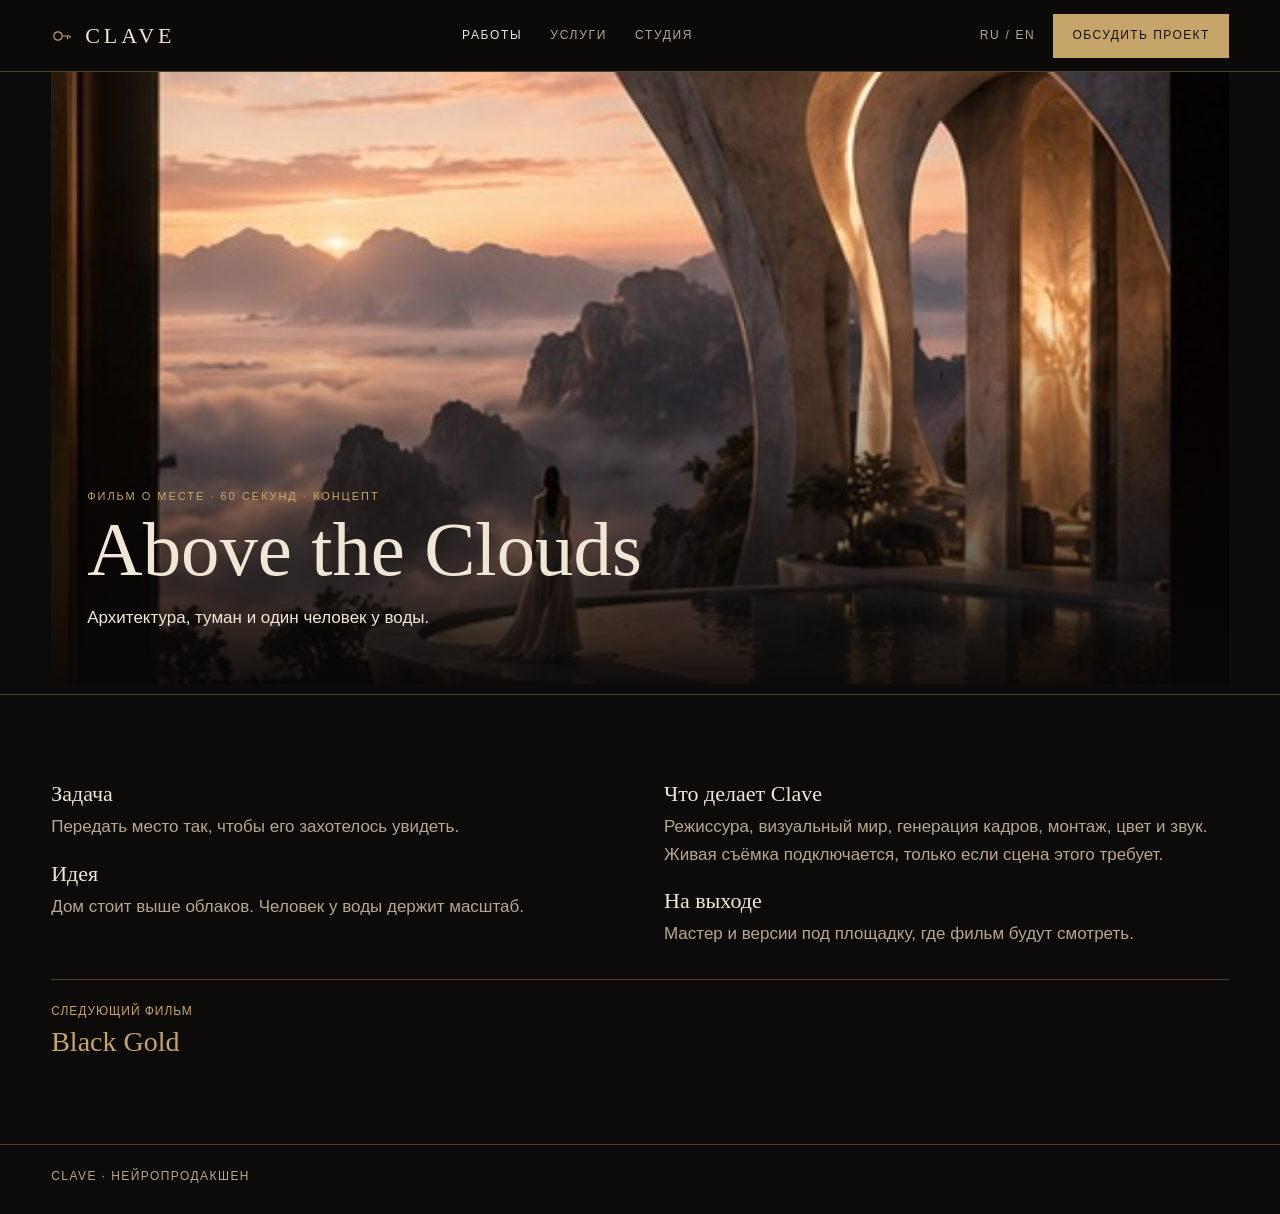
==== site/above-the-clouds.html @ cc7c15e1 "Replace the impro bot with the Clave site. The old bot files are removed from the current tree so th" ====
<!doctype html>
<html lang="ru">
<head>
<meta charset="utf-8">
<meta name="viewport" content="width=device-width, initial-scale=1">
<title>Clave — Above the Clouds</title>
<link rel="stylesheet" href="css/site.css">
</head>
<body>
<header class="top">
  <a class="brand" href="index.html" aria-label="Clave">
    <svg width="22" height="22" viewBox="0 0 22 22" aria-hidden="true"><circle cx="7" cy="11" r="4.2" fill="none" stroke="#c6a56a" stroke-width="1.2"/><path d="M11 11h8M16.5 11v3.2M19 11v2" fill="none" stroke="#c6a56a" stroke-width="1.2"/></svg>
    CLAVE
  </a>
  <nav class="nav">
    <a href="work.html" aria-current="page" data-ru="Работы" data-en="Work">Работы</a>
    <a href="services.html" data-ru="Услуги" data-en="Services">Услуги</a>
    <a href="studio.html" data-ru="Студия" data-en="Studio">Студия</a>
  </nav>
  <div class="right">
    <button class="lang" id="lang" type="button">RU / EN</button>
    <a class="solid" href="contact.html" data-ru="Обсудить проект" data-en="Start a project">Обсудить проект</a>
  </div>
</header>
<main>
  <section class="film" style="background-image:url('media/above-clouds.jpg')">
    <div class="film-copy">
      <div class="kicker" data-ru="Фильм о месте · 60 секунд · концепт" data-en="A film about a place · 60 seconds · concept">Фильм о месте · 60 секунд · концепт</div>
      <h1>Above the Clouds</h1>
      <p data-ru="Архитектура, туман и один человек у воды." data-en="Architecture, mist, and one person by the water.">Архитектура, туман и один человек у воды.</p>
    </div>
  </section>
  <section class="section">
    <div class="columns">
      <div>
        <h2 data-ru="Задача" data-en="The task">Задача</h2>
        <p data-ru="Передать место так, чтобы его захотелось увидеть." data-en="Show the place so that someone wants to see it.">Передать место так, чтобы его захотелось увидеть.</p>
        <h2 data-ru="Идея" data-en="The idea">Идея</h2>
        <p data-ru="Дом стоит выше облаков. Человек у воды держит масштаб." data-en="The house stands above the clouds. The person by the water holds the scale.">Дом стоит выше облаков. Человек у воды держит масштаб.</p>
      </div>
      <div>
        <h2 data-ru="Что делает Clave" data-en="What Clave does">Что делает Clave</h2>
        <p data-ru="Режиссура, визуальный мир, генерация кадров, монтаж, цвет и звук. Живая съёмка подключается, только если сцена этого требует." data-en="Direction, the visual world, frame generation, edit, grade and sound. Live action is added only when a scene needs it.">Режиссура, визуальный мир, генерация кадров, монтаж, цвет и звук. Живая съёмка подключается, только если сцена этого требует.</p>
        <h2 data-ru="На выходе" data-en="What you receive">На выходе</h2>
        <p data-ru="Мастер и версии под площадку, где фильм будут смотреть." data-en="A master and versions for the place the film will be seen.">Мастер и версии под площадку, где фильм будут смотреть.</p>
      </div>
    </div>
    <a class="next" href="black-gold.html"><span data-ru="Следующий фильм" data-en="Next film">Следующий фильм</span><strong>Black Gold</strong></a>
  </section>
</main>
<footer class="foot"><span>Clave · <span data-ru="нейропродакшен" data-en="AI film production">нейропродакшен</span></span></footer>
<script src="js/site.js"></script>
</body>
</html>
---- site/css/site.css ----
:root {
  --bg: #0c0b09;
  --bg-2: #15120e;
  --paper: #f0e6d6;
  --muted: #b7a790;
  --brass: #c6a56a;
  --brass-dim: rgba(198, 165, 106, 0.35);
  --ink: #140f0b;
  --serif: Palatino, "Palatino Linotype", "Iowan Old Style", Georgia, serif;
  --sans: "Segoe UI", sans-serif;
  --measure: 1180px;
}
* { box-sizing: border-box; }
html { scroll-behavior: smooth; }
body {
  margin: 0;
  background: var(--bg);
  color: var(--paper);
  font: 17px/1.6 var(--sans);
}
img { max-width: 100%; display: block; }
button, input, textarea { font: inherit; color: inherit; }
a { color: inherit; text-decoration: none; }
:focus-visible { outline: 2px solid var(--brass); outline-offset: 3px; }
.sr {
  position: absolute;
  width: 1px;
  height: 1px;
  padding: 0;
  margin: -1px;
  overflow: hidden;
  clip: rect(0, 0, 0, 0);
  border: 0;
}

.top {
  position: sticky;
  top: 0;
  z-index: 20;
  display: flex;
  align-items: center;
  justify-content: space-between;
  gap: 24px;
  min-height: 72px;
  padding: 0 4vw;
  background: rgba(12, 11, 9, 0.92);
  border-bottom: 1px solid var(--brass-dim);
  backdrop-filter: blur(12px);
}
.brand {
  display: flex;
  align-items: center;
  gap: 12px;
  font: 22px/1 var(--serif);
  letter-spacing: 0.18em;
}
.brand svg { display: block; }
.nav { display: flex; gap: 28px; }
.nav a, .lang {
  color: var(--muted);
  font-size: 12px;
  letter-spacing: 0.14em;
  text-transform: uppercase;
  background: none;
  border: 0;
  padding: 0;
  cursor: pointer;
}
.nav a[aria-current="page"], .nav a:hover, .lang:hover { color: var(--paper); }
.right { display: flex; align-items: center; gap: 18px; }
.solid, .outline {
  display: inline-flex;
  align-items: center;
  justify-content: center;
  min-height: 44px;
  padding: 0 18px;
  border: 1px solid var(--brass);
  font-size: 12px;
  letter-spacing: 0.12em;
  text-transform: uppercase;
  cursor: pointer;
  background: transparent;
  color: var(--paper);
}
.solid { background: var(--brass); color: var(--ink); }
.solid:hover, .outline:hover { background: var(--paper); color: var(--ink); border-color: var(--paper); }

.journey { height: 250vh; --p: 0; }
.journey-sticky {
  position: sticky;
  top: 0;
  height: 100vh;
  overflow: hidden;
  background: #070605;
}
.stage {
  position: absolute;
  inset: 0;
  perspective: 1400px;
}
.turn {
  position: absolute;
  inset: 0;
  transform-style: preserve-3d;
  transform: translate3d(calc(var(--p) * -100%), 0, 0) rotateY(var(--yaw, 0deg));
}
.turn-hero, .turn-hall {
  position: absolute;
  top: 0;
  width: 100%;
  height: 100%;
  max-width: none;
  object-fit: cover;
}
.turn-hero { left: 0; object-position: 64% 46%; }
.turn-hall { left: calc(100% - var(--overlap, 0%)); object-position: center 40%; }
.journey .hero-shade { z-index: 2; pointer-events: none; }
.journey .hero-copy { position: absolute; z-index: 3; }
.journey .play { z-index: 4; }
.journey .hall {
  position: absolute;
  inset: 0;
  z-index: 3;
  height: 100%;
  min-height: 0;
  background: transparent;
  pointer-events: none;
}
.journey .hero-shade, .journey .hero-copy, .journey .play {
  opacity: calc(1 - min(1, var(--p) * 2.4));
}
.journey.is-left .play, .journey.is-left .hero-copy { pointer-events: none; }
.journey .hall-intro, .journey .hall-hit { opacity: calc(max(0, var(--p) - 0.58) / 0.42); }
.journey .hall-hit { pointer-events: none; }
.journey.is-open .hall-hit { pointer-events: auto; }
.hero-photo {
  position: absolute;
  inset: 0;
  width: 100%;
  height: 100%;
  max-width: none;
  object-fit: cover;
  object-position: 64% 46%;
}
.hero-shade {
  position: absolute;
  inset: 0;
  background: linear-gradient(90deg, rgba(8, 7, 6, 0.82) 0%, rgba(8, 7, 6, 0.46) 32%, rgba(8, 7, 6, 0.08) 58%);
}
.hero-copy {
  position: relative;
  z-index: 2;
  max-width: 560px;
  padding: 22vh 0 0 6vw;
}
.kicker, .num {
  color: var(--brass);
  font-size: 11px;
  letter-spacing: 0.18em;
  text-transform: uppercase;
}
h1, h2, h3 { font-family: var(--serif); font-weight: 400; letter-spacing: 0; }
.hero-copy h1 {
  margin: 14px 0 16px;
  font-size: clamp(44px, 5vw, 78px);
  line-height: 0.98;
  max-width: 11ch;
}
.hero-copy p, .lede { max-width: 38em; color: var(--muted); }
.actions { display: flex; flex-wrap: wrap; gap: 12px; margin-top: 28px; }
.play {
  position: absolute;
  z-index: 3;
  left: 57%;
  top: 33%;
  width: 74px;
  height: 74px;
  border-radius: 50%;
  border: 1px solid var(--brass);
  background: rgba(12, 11, 9, 0.42);
  color: var(--paper);
  cursor: pointer;
  display: grid;
  place-items: center;
}
.play:hover { background: rgba(198, 165, 106, 0.28); }
.hall {
  position: relative;
  height: 100vh;
  min-height: 640px;
  overflow: hidden;
  background: #0b0a08;
}
.hall-photo {
  position: absolute;
  inset: 0;
  width: 100%;
  height: 100%;
  max-width: none;
  object-fit: cover;
  object-position: center 42%;
}
.hall-intro {
  position: absolute;
  z-index: 2;
  left: 4vw;
  top: 2.5vh;
  max-width: 520px;
}
.hall-intro h2 {
  margin: 4px 0 6px;
  font-size: clamp(28px, 3vw, 44px);
  line-height: 0.98;
  text-shadow: 0 8px 24px rgba(0, 0, 0, 0.55);
}
.hall-intro .note { font-size: 14px; text-shadow: 0 4px 16px rgba(0, 0, 0, 0.6); }
.hall-hit {
  position: absolute;
  z-index: 2;
  display: flex;
  align-items: flex-end;
  padding: 16px;
  color: var(--paper);
}
.hall-hit span {
  font: 26px/1 var(--serif);
  text-shadow: 0 6px 18px rgba(0, 0, 0, 0.7);
}
.hall-hit:hover { background: rgba(240, 230, 214, 0.06); outline: 1px solid rgba(214, 176, 112, 0.8); }
.hit-a { left: 7%; top: 17%; width: 26%; height: 46%; }
.hit-b { left: 34%; top: 15%; width: 30%; height: 49%; }
.hit-c { left: 66%; top: 14%; width: 28%; height: 51%; }
.hall-intro { max-width: 720px; margin-bottom: 3vh; }
.hall-intro h2 { margin: 8px 0 10px; font-size: clamp(36px, 4vw, 58px); line-height: 1; }
.hall-room {
  display: grid;
  grid-template-columns: 0.86fr 1.08fr 0.9fr;
  gap: 2vw;
  align-items: end;
}
.hall-frame {
  position: relative;
  display: block;
  height: 62vh;
  overflow: hidden;
  color: var(--paper);
  background: #120f0c;
  border: 1px solid rgba(214, 176, 112, 0.92);
  box-shadow: 0 18px 50px rgba(0, 0, 0, 0.45), 0 0 36px rgba(190, 130, 60, 0.18);
  -webkit-box-reflect: below 2px linear-gradient(transparent 45%, rgba(0, 0, 0, 0.72));
}
.hall.will-enter .hall-frame {
  opacity: 0;
  transform: translateY(56px);
}
.hall-frame.is-center { height: 68vh; }
.hall.will-enter.is-in .hall-frame {
  opacity: 1;
  transform: none;
  transition: opacity 0.9s ease, transform 1s ease, border-color 0.4s ease, box-shadow 0.4s ease;
}
.hall.will-enter.is-in .hall-frame:nth-child(2) { transition-delay: 0.14s; }
.hall.will-enter.is-in .hall-frame:nth-child(3) { transition-delay: 0.28s; }
.hall-frame img {
  width: 100%;
  height: 100%;
  object-fit: cover;
  transform: scale(1.04);
  transition: transform 1s ease, filter 0.5s ease;
}
.hall-frame .cap {
  position: absolute;
  left: 0;
  right: 0;
  bottom: 0;
  padding: 56px 18px 18px;
  background: linear-gradient(transparent, rgba(6, 5, 4, 0.88));
}
.hall-frame strong { display: block; margin-top: 4px; font: 30px/1.05 var(--serif); font-weight: 400; }
.hall-frame em { font-style: normal; color: var(--muted); font-size: 14px; }
.hall-frame:hover {
  border-color: #f0d7a4;
  box-shadow: 0 0 48px rgba(214, 160, 80, 0.32), inset 0 0 0 10px rgba(10, 8, 6, 0.28);
}
.hall-frame:hover img { transform: scale(1.08); filter: brightness(1.08); }
.hall-floor {
  height: 16vh;
  margin-top: 0;
  background: linear-gradient(to bottom, rgba(214, 176, 112, 0.14), rgba(12, 11, 9, 0) 72%);
  pointer-events: none;
}

.section { padding: 88px 4vw; border-top: 1px solid var(--brass-dim); }
.section-head {
  display: flex;
  justify-content: space-between;
  align-items: flex-end;
  gap: 32px;
  margin-bottom: 32px;
}
.section h2, .page-title {
  margin: 10px 0 0;
  font-size: clamp(36px, 4.4vw, 64px);
  line-height: 1.02;
}
.note { max-width: 34em; color: var(--muted); margin: 0; }
.frames { display: grid; grid-template-columns: repeat(3, 1fr); gap: 14px; }
.frame {
  position: relative;
  display: block;
  aspect-ratio: 4 / 5;
  overflow: hidden;
  background: #1a1612;
  border: 1px solid var(--brass-dim);
  color: var(--paper);
}
.frame img {
  width: 100%;
  height: 100%;
  object-fit: cover;
  transition: transform 0.45s ease, filter 0.45s ease;
}
.frame figcaption, .frame span.cap {
  position: absolute;
  left: 0;
  right: 0;
  bottom: 0;
  padding: 48px 18px 18px;
  background: linear-gradient(transparent, rgba(8, 7, 6, 0.92));
}
.frame strong { display: block; font: 28px/1.1 var(--serif); font-weight: 400; margin-top: 6px; }
.frame em { font-style: normal; color: var(--muted); font-size: 14px; }
.frame:hover { border-color: var(--brass); }
.frame:hover img { transform: scale(1.035); filter: brightness(1.06); }

.split { display: grid; grid-template-columns: 0.8fr 1.2fr; gap: 48px; align-items: start; }
.lines { display: grid; gap: 0; }
.line {
  display: grid;
  grid-template-columns: 52px 1fr;
  gap: 12px;
  padding: 18px 0;
  border-top: 1px solid var(--brass-dim);
}
.line p { margin: 0; color: var(--muted); }
.line strong { font: 22px/1.2 var(--serif); font-weight: 400; color: var(--paper); }
.text-link {
  display: inline-block;
  margin-top: 18px;
  color: var(--brass);
  letter-spacing: 0.08em;
  text-transform: uppercase;
  font-size: 12px;
  border-bottom: 1px solid var(--brass-dim);
}

.band { background: var(--bg-2); }
.steps { display: grid; grid-template-columns: repeat(3, 1fr); gap: 18px; margin-top: 28px; }
.step { border-top: 1px solid var(--brass); padding-top: 16px; }
.step h3 { margin: 8px 0; font-size: 28px; }
.step p { margin: 0; color: var(--muted); }

.page { padding: 72px 4vw 40px; }
.page-head { display: flex; justify-content: space-between; align-items: flex-end; gap: 24px; margin-bottom: 28px; }

.film {
  position: relative;
  margin: 0 4vw 10px;
  min-height: 68vh;
  background: #070605 center/cover no-repeat;
  display: flex;
  align-items: flex-end;
}
.film:after {
  content: "";
  position: absolute;
  inset: 0;
  background: linear-gradient(transparent 40%, rgba(8, 7, 6, 0.92));
}
.film-copy { position: relative; z-index: 1; padding: 36px; max-width: 740px; }
.film h1 { margin: 8px 0; font-size: clamp(48px, 6vw, 88px); line-height: 0.95; }
.columns { display: grid; grid-template-columns: 1fr 1fr; gap: 48px; }
.columns h2 { font-size: 22px; margin: 0 0 8px; }
.columns p { margin: 0 0 22px; color: var(--muted); }
.next {
  display: block;
  margin-top: 10px;
  padding-top: 22px;
  border-top: 1px solid var(--brass-dim);
  letter-spacing: 0.08em;
  text-transform: uppercase;
  font-size: 12px;
  color: var(--brass);
}
.next strong { font: 28px/1 var(--serif); letter-spacing: 0; text-transform: none; display: block; margin-top: 6px; }

.services { display: grid; grid-template-columns: 1fr 1fr; gap: 14px; }
.card {
  border: 1px solid var(--brass-dim);
  padding: 22px;
  min-height: 180px;
}
.card h2, .card h3 { margin: 10px 0; font-size: 30px; }
.card p, .fine { color: var(--muted); }
.fine { max-width: 46em; }

.studio { display: grid; grid-template-columns: 0.9fr 1.1fr; gap: 40px; align-items: end; }
.key { margin-top: 28px; opacity: 0.9; }

.contact { display: grid; grid-template-columns: 0.85fr 1.15fr; gap: 48px; }
label { display: block; margin-bottom: 14px; }
label span {
  display: block;
  margin-bottom: 6px;
  color: var(--brass);
  font-size: 11px;
  letter-spacing: 0.14em;
  text-transform: uppercase;
}
input, textarea {
  width: 100%;
  background: transparent;
  border: 1px solid var(--brass-dim);
  padding: 12px 14px;
}
textarea { min-height: 140px; resize: vertical; }
.form-error, .pending { color: var(--brass); }
.sent { font: 42px/1.15 var(--serif); margin: 0; }
.form-actions { display: flex; flex-wrap: wrap; gap: 12px; margin-top: 8px; }

.foot {
  display: flex;
  justify-content: space-between;
  gap: 16px;
  padding: 22px 4vw 28px;
  color: var(--muted);
  font-size: 12px;
  letter-spacing: 0.12em;
  text-transform: uppercase;
  border-top: 1px solid var(--brass-dim);
}

dialog {
  width: min(960px, calc(100% - 32px));
  padding: 0;
  border: 1px solid var(--brass);
  background: #0c0b09;
  color: var(--paper);
}
dialog::backdrop { background: rgba(0, 0, 0, 0.72); }
.player img { width: 100%; max-height: 72vh; object-fit: cover; }
.player-bar {
  display: flex;
  justify-content: space-between;
  gap: 16px;
  align-items: center;
  padding: 14px 16px 16px;
}
.player-bar p { margin: 0; color: var(--muted); font-size: 14px; }

@media (max-width: 860px) {
  .top { flex-wrap: wrap; padding: 12px 4vw; }
  .nav { order: 3; width: 100%; justify-content: space-between; }
  .hero-full, .split, .steps, .columns, .services, .studio, .contact, .section-head, .page-head, .frames, .hall-room {
    grid-template-columns: 1fr;
  }
  .journey { height: auto; }
  .journey-sticky { position: relative; height: auto; overflow: visible; }
  .stage { position: relative; height: auto; perspective: none; }
  .turn { position: relative; height: auto; transform: none; }
  .turn-hero, .turn-hall { position: relative; display: block; height: 100vh; transform: none; left: auto; }
  .journey .hero-shade, .journey .hero-copy, .journey .play { top: 0; height: 100vh; bottom: auto; opacity: 1; }
  .journey .hall { top: 100vh; height: 100vh; inset: auto; left: 0; right: 0; }
  .journey .hall-intro, .journey .hall-hit { opacity: 1; }
  .journey .hall-hit { pointer-events: auto; }
  .hero-copy { padding: 18vh 6vw 8vh; }
  .play { width: 54px; height: 54px; left: 62%; top: 42%; }
  .hall { padding-top: 10vh; }
  .hall-frame, .hall-frame.is-center { height: auto; aspect-ratio: 4 / 5; -webkit-box-reflect: none; }
  .section, .page { padding-left: 5vw; padding-right: 5vw; }
  .film { margin: 0 5vw 10px; min-height: 62vh; }
  .right .solid { display: none; }
}
@media (prefers-reduced-motion: reduce) {
  html { scroll-behavior: auto; }
  .frame img, .hall-frame, .hall-frame img { transition: none; }
  .hall-frame { opacity: 1; transform: none; }
  .journey { height: auto; }
  .journey-sticky { position: relative; height: auto; overflow: visible; }
  .stage { position: relative; height: auto; perspective: none; }
  .turn { position: relative; height: auto; transform: none; }
  .turn-hero, .turn-hall { position: relative; display: block; height: 100vh; transform: none; left: auto; }
  .journey .hero-shade, .journey .hero-copy, .journey .play { top: 0; height: 100vh; bottom: auto; opacity: 1; }
  .journey .hall { top: 100vh; height: 100vh; inset: auto; left: 0; right: 0; }
  .journey .hall-intro, .journey .hall-hit { opacity: 1; }
  .journey .hall-hit { pointer-events: auto; }
}
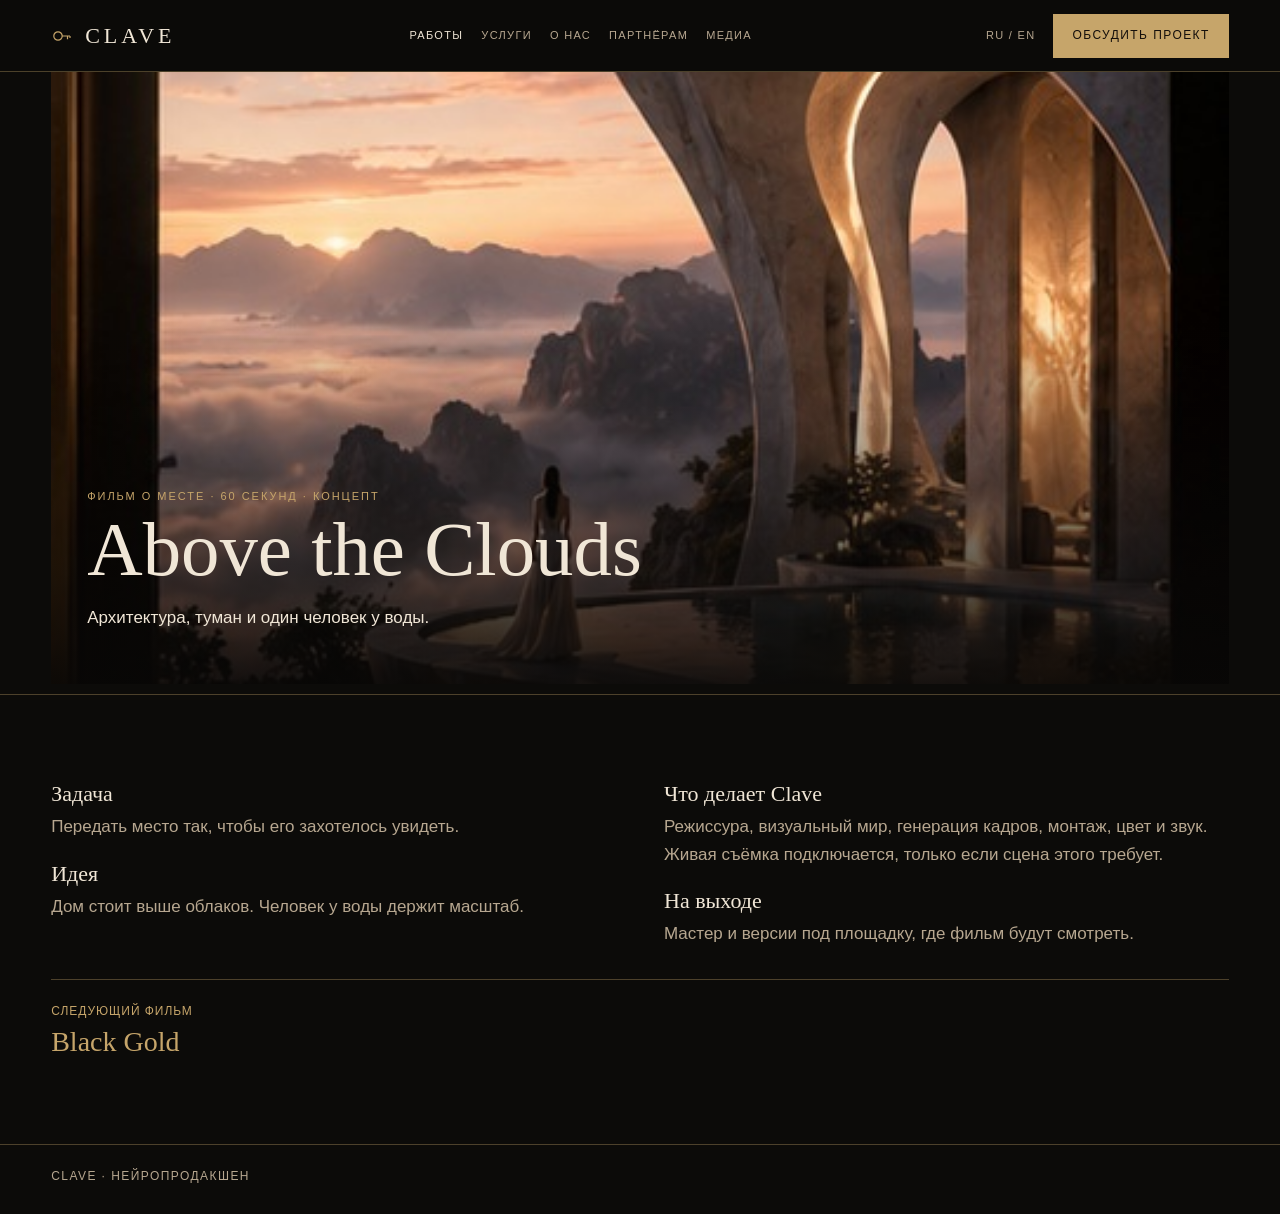
==== commit ec565de7: "Update the Clave site with the camera path through the hall. The gallery, table, quiet wall, and clo" ====
--- a/site/above-the-clouds.html
+++ b/site/above-the-clouds.html
@@ -15,7 +15,9 @@
   <nav class="nav">
     <a href="work.html" aria-current="page" data-ru="Работы" data-en="Work">Работы</a>
     <a href="services.html" data-ru="Услуги" data-en="Services">Услуги</a>
-    <a href="studio.html" data-ru="Студия" data-en="Studio">Студия</a>
+    <a href="studio.html" data-ru="О нас" data-en="About">О нас</a>
+    <a href="partners.html" data-ru="Партнёрам" data-en="Partners">Партнёрам</a>
+    <a href="media.html" data-ru="Медиа" data-en="Media">Медиа</a>
   </nav>
   <div class="right">
     <button class="lang" id="lang" type="button">RU / EN</button>
--- a/site/css/site.css
+++ b/site/css/site.css
@@ -55,11 +55,11 @@
   letter-spacing: 0.18em;
 }
 .brand svg { display: block; }
-.nav { display: flex; gap: 28px; }
+.nav { display: flex; gap: 18px; }
 .nav a, .lang {
   color: var(--muted);
-  font-size: 12px;
-  letter-spacing: 0.14em;
+  font-size: 11px;
+  letter-spacing: 0.12em;
   text-transform: uppercase;
   background: none;
   border: 0;
@@ -85,7 +85,7 @@
 .solid { background: var(--brass); color: var(--ink); }
 .solid:hover, .outline:hover { background: var(--paper); color: var(--ink); border-color: var(--paper); }
 
-.journey { height: 250vh; --p: 0; }
+.journey { height: 480vh; --p: 0; }
 .journey-sticky {
   position: sticky;
   top: 0;
@@ -93,27 +93,24 @@
   overflow: hidden;
   background: #070605;
 }
-.stage {
+.stage { position: absolute; inset: 0; overflow: hidden; }
+.fit {
+  position: absolute;
+  top: 0;
+  left: 50%;
+  height: 100%;
+  aspect-ratio: 16 / 9;
+  transform: translateX(-50%);
+}
+.turn-hero, .turn-hall {
   position: absolute;
   inset: 0;
-  perspective: 1400px;
-}
-.turn {
-  position: absolute;
-  inset: 0;
-  transform-style: preserve-3d;
-  transform: translate3d(calc(var(--p) * -100%), 0, 0) rotateY(var(--yaw, 0deg));
-}
-.turn-hero, .turn-hall {
-  position: absolute;
-  top: 0;
   width: 100%;
   height: 100%;
   max-width: none;
-  object-fit: cover;
-}
-.turn-hero { left: 0; object-position: 64% 46%; }
-.turn-hall { left: calc(100% - var(--overlap, 0%)); object-position: center 40%; }
+  object-fit: fill;
+}
+.turn-hall { display: none; }
 .journey .hero-shade { z-index: 2; pointer-events: none; }
 .journey .hero-copy { position: absolute; z-index: 3; }
 .journey .play { z-index: 4; }
@@ -127,12 +124,14 @@
   pointer-events: none;
 }
 .journey .hero-shade, .journey .hero-copy, .journey .play {
-  opacity: calc(1 - min(1, var(--p) * 2.4));
+  opacity: calc(1 - min(1, var(--p) / 0.24));
 }
 .journey.is-left .play, .journey.is-left .hero-copy { pointer-events: none; }
-.journey .hall-intro, .journey .hall-hit { opacity: calc(max(0, var(--p) - 0.58) / 0.42); }
-.journey .hall-hit { pointer-events: none; }
-.journey.is-open .hall-hit { pointer-events: auto; }
+.journey .hall-intro, .journey .hall-hit, .journey .hall-next {
+  opacity: calc(min(1, max(0, (var(--p) - 0.34) / 0.07)) * min(1, max(0, (0.56 - var(--p)) / 0.07)));
+}
+.journey .hall-hit, .journey .hall-next { pointer-events: none; }
+.journey.is-open .hall-hit, .journey.is-open .hall-next { pointer-events: auto; }
 .hero-photo {
   position: absolute;
   inset: 0;
@@ -151,8 +150,22 @@
   position: relative;
   z-index: 2;
   max-width: 560px;
-  padding: 22vh 0 0 6vw;
-}
+  padding: 14vh 0 0 6vw;
+}
+.doors { margin-top: 28px; max-width: 520px; border-top: 1px solid var(--brass-dim); }
+.doors a {
+  display: grid;
+  grid-template-columns: 2.4em 7.2em 1fr;
+  gap: 8px;
+  align-items: baseline;
+  padding: 9px 0;
+  border-bottom: 1px solid var(--brass-dim);
+}
+.doors span, .doors em { font-style: normal; font-size: 12px; letter-spacing: 0.08em; }
+.doors span { color: var(--brass); letter-spacing: 0.14em; }
+.doors strong { font: 18px/1.2 var(--serif); font-weight: 400; }
+.doors em { color: var(--muted); }
+.doors a:hover strong { color: var(--brass); }
 .kicker, .num {
   color: var(--brass);
   font-size: 11px;
@@ -161,18 +174,19 @@
 }
 h1, h2, h3 { font-family: var(--serif); font-weight: 400; letter-spacing: 0; }
 .hero-copy h1 {
-  margin: 14px 0 16px;
-  font-size: clamp(44px, 5vw, 78px);
+  margin: 14px 0 12px;
+  font-size: clamp(36px, 4.2vw, 58px);
   line-height: 0.98;
-  max-width: 11ch;
+  max-width: 12ch;
 }
 .hero-copy p, .lede { max-width: 38em; color: var(--muted); }
 .actions { display: flex; flex-wrap: wrap; gap: 12px; margin-top: 28px; }
 .play {
   position: absolute;
   z-index: 3;
-  left: 57%;
-  top: 33%;
+  left: 50%;
+  top: 40%;
+  transform: translate(-50%, -50%);
   width: 74px;
   height: 74px;
   border-radius: 50%;
@@ -221,15 +235,45 @@
   align-items: flex-end;
   padding: 16px;
   color: var(--paper);
-}
+  overflow: hidden;
+}
+.plate {
+  position: absolute;
+  z-index: 1;
+  object-fit: cover;
+  opacity: 0;
+  pointer-events: none;
+  transition: opacity 0.45s ease;
+}
+.journey.is-paged .plate { opacity: 1; }
+.plate-a { left: 14%; top: 25.1%; width: 19%; height: 42%; }
+.plate-b { left: 37.4%; top: 22.7%; width: 20.4%; height: 49.7%; }
+.plate-c { left: 61.3%; top: 22.7%; width: 17.7%; height: 48.9%; }
+.hall-hit span { position: relative; z-index: 1; }
+.hall-next {
+  position: absolute;
+  z-index: 4;
+  left: 82.5%;
+  top: 36%;
+  width: 44px;
+  height: 92px;
+  padding: 0;
+  border: 0;
+  background: transparent;
+  color: rgba(198, 165, 106, 0.78);
+  cursor: pointer;
+  filter: drop-shadow(0 8px 14px rgba(0, 0, 0, 0.65));
+}
+.hall-next:hover { color: var(--paper); }
+.hall-links { display: none; }
 .hall-hit span {
   font: 26px/1 var(--serif);
   text-shadow: 0 6px 18px rgba(0, 0, 0, 0.7);
 }
 .hall-hit:hover { background: rgba(240, 230, 214, 0.06); outline: 1px solid rgba(214, 176, 112, 0.8); }
-.hit-a { left: 7%; top: 17%; width: 26%; height: 46%; }
-.hit-b { left: 34%; top: 15%; width: 30%; height: 49%; }
-.hit-c { left: 66%; top: 14%; width: 28%; height: 51%; }
+.hit-a { left: 13%; top: 24%; width: 21%; height: 44%; }
+.hit-b { left: 36.5%; top: 21.5%; width: 22%; height: 52%; }
+.hit-c { left: 60.5%; top: 21.5%; width: 19.5%; height: 51%; }
 .hall-intro { max-width: 720px; margin-bottom: 3vh; }
 .hall-intro h2 { margin: 8px 0 10px; font-size: clamp(36px, 4vw, 58px); line-height: 1; }
 .hall-room {
@@ -343,7 +387,7 @@
   border-top: 1px solid var(--brass-dim);
 }
 .line p { margin: 0; color: var(--muted); }
-.line strong { font: 22px/1.2 var(--serif); font-weight: 400; color: var(--paper); }
+.line strong { display: block; font: 22px/1.2 var(--serif); font-weight: 400; color: var(--paper); }
 .text-link {
   display: inline-block;
   margin-top: 18px;
@@ -354,6 +398,46 @@
   border-bottom: 1px solid var(--brass-dim);
 }
 
+.beat {
+  position: absolute;
+  z-index: 5;
+  top: 16vh;
+  left: 6vw;
+  max-width: 440px;
+  pointer-events: none;
+  opacity: 0;
+}
+.beat h2 { margin: 8px 0 0; font-size: clamp(34px, 3.4vw, 52px); line-height: 1; max-width: 14ch; }
+.beat-case { left: auto; right: 7vw; }
+.beat .actions { pointer-events: auto; }
+.beat-table { opacity: calc(min(1, max(0, (var(--p) - 0.56) / 0.05)) * min(1, max(0, (0.72 - var(--p)) / 0.05))); }
+.beat-hall { opacity: calc(min(1, max(0, (var(--p) - 0.74) / 0.05)) * min(1, max(0, (0.88 - var(--p)) / 0.05))); }
+.beat-case { opacity: calc(min(1, max(0, (var(--p) - 0.9) / 0.06))); }
+.still {
+  position: relative;
+  min-height: 100vh;
+  display: flex;
+  align-items: flex-end;
+  background: #070605 center/cover no-repeat;
+}
+.still:after {
+  content: "";
+  position: absolute;
+  inset: 0;
+  background: linear-gradient(90deg, rgba(8, 7, 6, 0.82) 0%, rgba(8, 7, 6, 0.28) 42%, transparent 68%);
+  pointer-events: none;
+}
+.still-case { justify-content: flex-end; }
+.still-case:after { background: linear-gradient(270deg, rgba(8, 7, 6, 0.84) 0%, rgba(8, 7, 6, 0.2) 46%, transparent 70%); }
+.still-copy { position: relative; z-index: 1; max-width: 520px; padding: 18vh 6vw 10vh; }
+.still-copy h2 { margin: 8px 0 12px; font-size: clamp(36px, 4vw, 60px); line-height: 1; }
+.still-copy p { color: var(--muted); }
+.slips { margin-top: 22px; }
+.slips p { margin: 0; padding: 10px 0; border-top: 1px solid var(--brass-dim); }
+.slips strong { display: block; color: var(--paper); font: 22px/1.2 var(--serif); font-weight: 400; }
+.still-table { background-image: url("../media/scene-table.jpg"); }
+.still-hall { background-image: url("../media/scene-hall.jpg"); }
+.still-case { background-image: url("../media/scene-case.jpg"); }
 .band { background: var(--bg-2); }
 .steps { display: grid; grid-template-columns: repeat(3, 1fr); gap: 18px; margin-top: 28px; }
 .step { border-top: 1px solid var(--brass); padding-top: 16px; }
@@ -458,6 +542,63 @@
 }
 .player-bar p { margin: 0; color: var(--muted); font-size: 14px; }
 
+/* Homepage story beats: clear hierarchy over the cinematic gallery. */
+.hero-copy { max-width: 620px; padding-top: 15vh; }
+.hero-copy > p { max-width: 34em; }
+.hero-actions { margin-top: 26px; }
+.hero-actions .outline { background: rgba(12, 11, 9, 0.38); }
+.hall-intro { top: 11vh; max-width: min(600px, 48vw); }
+.hall-intro .note { max-width: 32em; }
+.all-work {
+  display: inline-block;
+  margin-top: 15px;
+  color: var(--brass);
+  border-bottom: 1px solid var(--brass-dim);
+  font-size: 11px;
+  letter-spacing: .14em;
+  text-transform: uppercase;
+}
+.beat {
+  top: 18vh;
+  left: 6vw;
+  max-width: 590px;
+  padding: 26px 30px 28px;
+  background: linear-gradient(135deg, rgba(8, 7, 6, .94), rgba(8, 7, 6, .78));
+  border-left: 1px solid var(--brass);
+  box-shadow: 0 20px 70px rgba(0, 0, 0, .26);
+  backdrop-filter: blur(8px);
+}
+.beat h2 { max-width: 15ch; }
+.beat-lede { margin: 14px 0 0; max-width: 38em; color: var(--muted); }
+.journey-steps { display: grid; grid-template-columns: repeat(3, minmax(0, 1fr)); gap: 18px; margin-top: 22px; }
+.journey-steps article { padding-top: 11px; border-top: 1px solid var(--brass-dim); }
+.journey-steps article > span { display: block; color: var(--brass); font-size: 10px; letter-spacing: .16em; }
+.journey-steps strong { display: block; margin-top: 7px; font: 20px/1.15 var(--serif); font-weight: 400; }
+.journey-steps p { margin: 8px 0 0; color: var(--muted); font-size: 13px; line-height: 1.45; }
+.beat-table { left: 6vw; right: 6vw; top: auto; bottom: 7vh; max-width: none; }
+.beat-hall { max-width: 560px; }
+.direction-note { display: grid; gap: 8px; margin-top: 22px; padding-top: 14px; border-top: 1px solid var(--brass-dim); }
+.direction-note span { color: var(--brass); font-size: 10px; letter-spacing: .17em; }
+.direction-note strong { max-width: 29em; font: 22px/1.25 var(--serif); font-weight: 400; }
+.beat-case { left: 6vw; right: auto; max-width: 520px; }
+.beat-case .actions { margin-top: 20px; }
+.journey .beat { transition: opacity .35s ease; }
+
+@media (max-width: 860px) {
+  .hero-copy { max-width: 560px; padding-top: 15vh; }
+  .hero-copy h1 { max-width: 11ch; font-size: clamp(36px, 8vw, 52px); }
+  .hero-actions { margin-top: 20px; }
+  .hall-intro { top: 9vh; max-width: 88vw; }
+  .beat { padding: 28px 6vw; border-left: 0; border-top: 1px solid var(--brass); }
+  .beat-table { left: auto; right: auto; bottom: auto; }
+  .journey-steps { grid-template-columns: 1fr; gap: 12px; }
+  .journey-steps article { display: grid; grid-template-columns: 34px 1fr; column-gap: 10px; }
+  .journey-steps article > span { grid-row: span 2; padding-top: 5px; }
+  .journey-steps strong { margin-top: 0; }
+  .journey-steps p { margin-top: 4px; }
+  .beat-case { left: auto; right: auto; }
+}
+
 @media (max-width: 860px) {
   .top { flex-wrap: wrap; padding: 12px 4vw; }
   .nav { order: 3; width: 100%; justify-content: space-between; }
@@ -466,14 +607,20 @@
   }
   .journey { height: auto; }
   .journey-sticky { position: relative; height: auto; overflow: visible; }
-  .stage { position: relative; height: auto; perspective: none; }
-  .turn { position: relative; height: auto; transform: none; }
-  .turn-hero, .turn-hall { position: relative; display: block; height: 100vh; transform: none; left: auto; }
+  .stage { position: relative; height: auto; overflow: visible; }
+  .fit { position: relative; left: auto; top: auto; transform: none; width: 100%; height: auto; aspect-ratio: auto; }
+  .turn-hero, .turn-hall { position: relative; display: block; height: 100vh; object-fit: cover; }
+  .plate, .hall-next, .hall-hit { display: none; }
+  .beat { position: relative; top: auto; left: auto; right: auto; opacity: 1; max-width: none; padding: 12vh 6vw; background: #0c0b09; }
+  .hall-links { display: flex; flex-wrap: wrap; gap: 14px; margin-top: 14px; }
+  .hall-links a { color: var(--brass); letter-spacing: 0.08em; text-transform: uppercase; font-size: 12px; }
   .journey .hero-shade, .journey .hero-copy, .journey .play { top: 0; height: 100vh; bottom: auto; opacity: 1; }
   .journey .hall { top: 100vh; height: 100vh; inset: auto; left: 0; right: 0; }
-  .journey .hall-intro, .journey .hall-hit { opacity: 1; }
-  .journey .hall-hit { pointer-events: auto; }
-  .hero-copy { padding: 18vh 6vw 8vh; }
+  .journey .hall-intro, .journey .hall-hit, .journey .hall-next { opacity: 1; }
+  .journey .hall-hit, .journey .hall-next { pointer-events: auto; }
+  .hero-copy { padding: 16vh 6vw 8vh; }
+  .doors a { grid-template-columns: 2.4em 1fr; }
+  .doors em { grid-column: 2; }
   .play { width: 54px; height: 54px; left: 62%; top: 42%; }
   .hall { padding-top: 10vh; }
   .hall-frame, .hall-frame.is-center { height: auto; aspect-ratio: 4 / 5; -webkit-box-reflect: none; }
@@ -487,11 +634,15 @@
   .hall-frame { opacity: 1; transform: none; }
   .journey { height: auto; }
   .journey-sticky { position: relative; height: auto; overflow: visible; }
-  .stage { position: relative; height: auto; perspective: none; }
-  .turn { position: relative; height: auto; transform: none; }
-  .turn-hero, .turn-hall { position: relative; display: block; height: 100vh; transform: none; left: auto; }
+  .stage { position: relative; height: auto; overflow: visible; }
+  .fit { position: relative; left: auto; top: auto; transform: none; width: 100%; height: auto; aspect-ratio: auto; }
+  .turn-hero, .turn-hall { position: relative; display: block; height: 100vh; object-fit: cover; }
+  .plate, .hall-next, .hall-hit { display: none; }
+  .beat { position: relative; top: auto; left: auto; right: auto; opacity: 1; max-width: none; padding: 12vh 6vw; background: #0c0b09; }
+  .hall-links { display: flex; flex-wrap: wrap; gap: 14px; margin-top: 14px; }
+  .hall-links a { color: var(--brass); letter-spacing: 0.08em; text-transform: uppercase; font-size: 12px; }
   .journey .hero-shade, .journey .hero-copy, .journey .play { top: 0; height: 100vh; bottom: auto; opacity: 1; }
   .journey .hall { top: 100vh; height: 100vh; inset: auto; left: 0; right: 0; }
-  .journey .hall-intro, .journey .hall-hit { opacity: 1; }
-  .journey .hall-hit { pointer-events: auto; }
-}
+  .journey .hall-intro, .journey .hall-hit, .journey .hall-next { opacity: 1; }
+  .journey .hall-hit, .journey .hall-next { pointer-events: auto; }
+}
